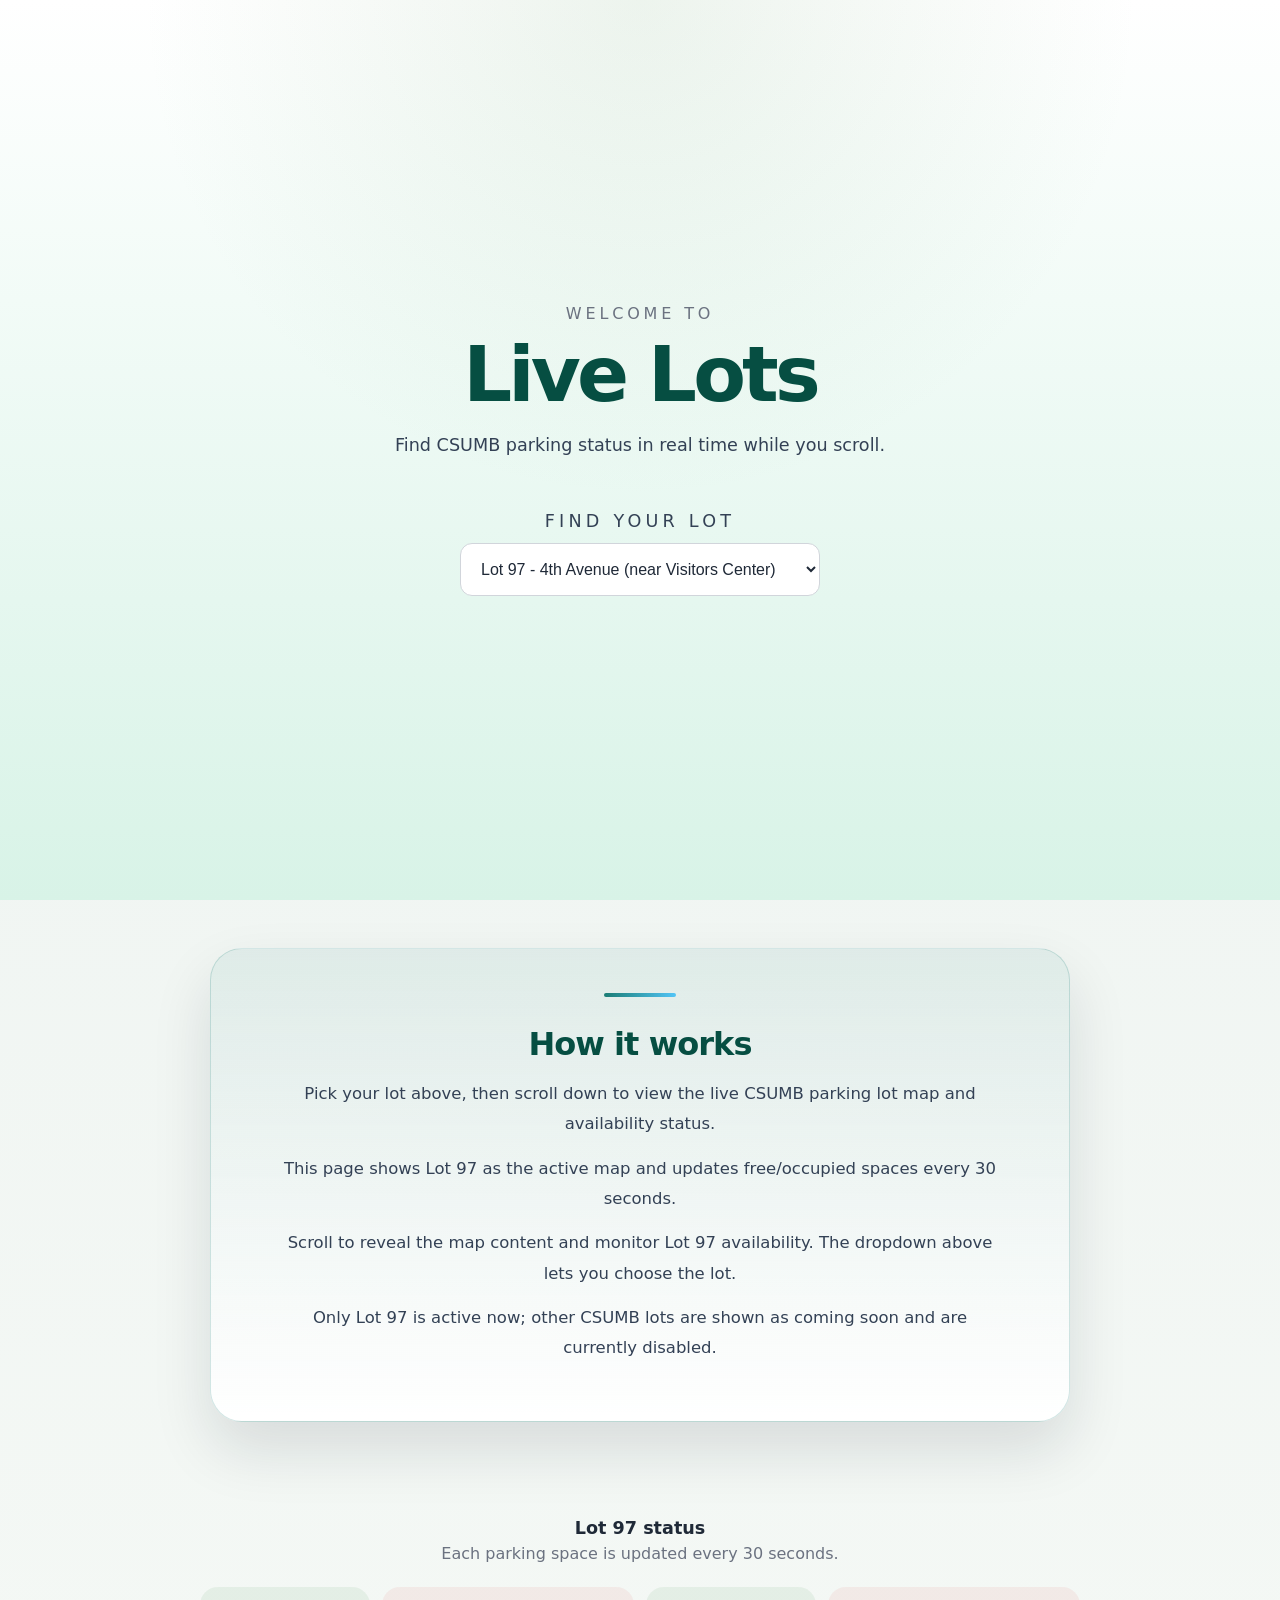
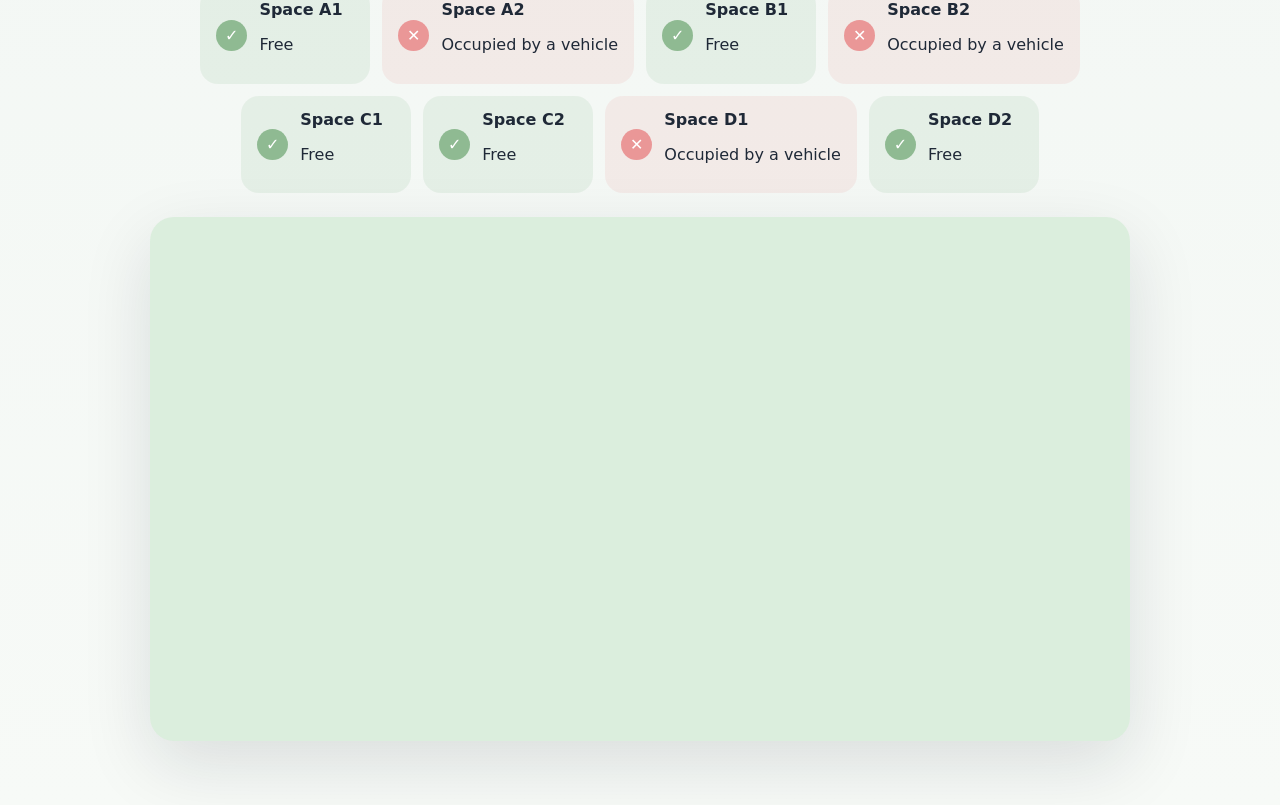
==== index copy.html @ 1a0957e9 "livelotsupd3" ====
<!DOCTYPE html>
<html lang="en">
<head>
  <meta charset="UTF-8">
  <meta name="viewport" content="width=device-width, initial-scale=1.0">
  <title>Live Lots</title>
  <link rel="stylesheet" href="styles.css">
</head>
<body>
  <div class="page-shell">
    <section class="landing show" id="landing">
      <div class="landing__content">
        <span class="subheading">Welcome to</span>
        <h1>Live Lots</h1>
        <p>Find CSUMB parking status in real time while you scroll.</p>
        <div class="landing-dropdown">
          <p class="eyebrow">Find your lot</p>
          <div class="dropdown-wrap">
            <select id="lotSelect" aria-label="Select parking lot">
              <option value="97" selected>Lot 97 - 4th Avenue (near Visitors Center)</option>
              <option value="1" disabled>Lot 1 - Divarty Street — coming soon</option>
              <option value="13" disabled>Lot 13 - 6th Avenue — coming soon</option>
              <option value="16" disabled>Lot 16 - Inter-Garrison Road — coming soon</option>
              <option value="18" disabled>Lot 18 - 4th Avenue — coming soon</option>
              <option value="19" disabled>Lot 19 - 6th Avenue — coming soon</option>
              <option value="23" disabled>Lot 23 - Engineer Lane — coming soon</option>
              <option value="28" disabled>Lot 28 - 6th Avenue — coming soon</option>
              <option value="29" disabled>Lot 29 - 6th Avenue — coming soon</option>
              <option value="30" disabled>Lot 30 - 6th Avenue — coming soon</option>
              <option value="35" disabled>Lot 35 - Butler Street — coming soon</option>
              <option value="37" disabled>Lot 37 - Butler Street — coming soon</option>
              <option value="42" disabled>Lot 42 - B Street — coming soon</option>
              <option value="59" disabled>Lot 59 - 7th Avenue and A Street — coming soon</option>
              <option value="71" disabled>Lot 71 - Inter-Garrison Road — coming soon</option>
              <option value="72" disabled>Lot 72 - Inter-Garrison Road — coming soon</option>
              <option value="80" disabled>Lot 80 - General Jim Moore — coming soon</option>
              <option value="82" disabled>Lot 82 - Inter-Garrison Road — coming soon</option>
              <option value="82E" disabled>Lot 82E - Inter-Garrison Road — coming soon</option>
              <option value="84" disabled>Lot 84 - 3rd Avenue — coming soon</option>
              <option value="86" disabled>Lot 86 - Inter-Garrison Road — coming soon</option>
              <option value="90" disabled>Lot 90 - Inter-Garrison Road — coming soon</option>
              <option value="91" disabled>Lot 91 - 3rd Avenue — coming soon</option>
              <option value="98" disabled>Lot 98 - Divarty Street — coming soon</option>
              <option value="100" disabled>Lot 100 - 2nd Avenue — coming soon</option>
              <option value="106" disabled>Lot 106 - 2nd Avenue — coming soon</option>
              <option value="107" disabled>Lot 107 - 2nd Avenue — coming soon</option>
              <option value="208" disabled>Lot 208 - Divarty Street — coming soon</option>
              <option value="300" disabled>Lot 300 - General Jim Moore and 4th Avenue — coming soon</option>
              <option value="301" disabled>Lot 301 - 4th Avenue — coming soon</option>
              <option value="490" disabled>Lot 490 - 8th Street — coming soon</option>
              <option value="508" disabled>Lot 508 - Divarty Street — coming soon</option>
              <option value="903" disabled>Lot 903 - Divarty Street — coming soon</option>
            </select>
          </div>
        </div>
      </div>
    </section>

    <section class="how-it-works-section">
      <h2>How it works</h2>
      <p>Pick your lot above, then scroll down to view the live CSUMB parking lot map and availability status.</p>
      <p>This page shows Lot 97 as the active map and updates free/occupied spaces every 30 seconds.</p>
      <p>Scroll to reveal the map content and monitor Lot 97 availability. The dropdown above lets you choose the lot.</p>
      <p>Only Lot 97 is active now; other CSUMB lots are shown as coming soon and are currently disabled.</p>
    </section>

    <main class="content">
      <div class="status-heading">
        <h2>Lot 97 status</h2>
        <p class="status-note">Each parking space is updated every 30 seconds.</p>
      </div>
      <section class="status-row">
        <ul id="statusList" class="status-list status-list--horizontal"></ul>
      </section>
      <section class="map-panel">
        <div class="map-center">
          <div class="map-frame" id="mapFrame">
            <iframe id="mapEmbed" src="https://www.google.com/maps?q=CSUMB+Lot+97+parking&output=embed" allowfullscreen="" loading="lazy" referrerpolicy="no-referrer-when-downgrade"></iframe>
          </div>
        </div>
      </section>
    </main>
  </div>

  <script src="script.js"></script>
</body>
</html>
---- styles.css ----
:root {
  --background: #f2f5f1;
  --surface: #ffffff;
  --text: #1f2937;
  --muted: #6b7280;
  --accent: #0f766e;
  --free: #8fba92;
  --taken: #ea9797;
  --shadow: 0 24px 70px rgba(15, 23, 42, 0.12);
}

* { box-sizing: border-box; }
body { margin: 0; font-family: Inter, system-ui, sans-serif; background: linear-gradient(180deg, #edf3f0 0%, #f7faf7 100%); color: var(--text); }
img, iframe { max-width: 100%; border: 0; }

.page-shell { overflow-x: hidden; }

.landing {
  position: relative;
  min-height: 100vh;
  display: flex;
  align-items: center;
  justify-content: center;
  padding: 2rem;
  background: radial-gradient(circle at top, rgba(143, 186, 146, 0.16), transparent 45%), linear-gradient(180deg, #ffffff 0%, #d8f3e7 100%);
  transition: opacity 0.7s ease, transform 0.7s ease;
}
.landing__content { max-width: 780px; text-align: center; }
.landing .subheading { display: block; font-size: 1rem; letter-spacing: 0.24em; text-transform: uppercase; color: var(--muted); margin-bottom: 1rem; }
.landing h1 { font-size: clamp(3rem, 6vw, 6rem); line-height: 0.95; margin: 0; letter-spacing: -0.05em; color: #064e42; }
.landing p { margin: 1.5rem auto 0; max-width: 600px; font-size: 1.1rem; color: #334155; }
.landing.show { opacity: 1; transform: translateY(0); }
.landing.hide { opacity: 0; transform: translateY(-30px); pointer-events: none; }

.content { padding: 2rem 1.5rem 4rem; max-width: 1180px; margin: 0 auto; transition: opacity 0.35s ease, transform 0.35s ease; transform: translateY(0); }
.map-panel { margin-top: 1.5rem; position: relative; z-index: 1; }
.map-center { width: min(100%, 980px); margin: 0 auto; }
.landing-dropdown { margin-top: 2rem; display: flex; flex-direction: column; align-items: center; gap: 0.75rem; }
.landing-copy-section { padding: 2rem 1.5rem 0; max-width: 780px; margin: 0 auto; }
.landing-copy { display: grid; gap: 0.85rem; max-width: 680px; margin-left: auto; margin-right: auto; color: #475569; font-size: 1rem; }
.landing-copy p { margin: 0; line-height: 1.8; }
.eyebrow { text-transform: uppercase; letter-spacing: 0.24em; font-size: 0.8rem; color: var(--accent); margin: 0 0 0.5rem; }
.dropdown-wrap { max-width: 360px; width: 100%; }
select { width: 100%; padding: 1rem 1rem; border: 1px solid #d1d5db; border-radius: 12px; background: #ffffff; font-size: 1rem; color: var(--text); }
select option[disabled] { color: #9ca3af; }

.map-frame { min-height: 520px; background: #dbeedd; border-radius: 24px; overflow: hidden; box-shadow: var(--shadow); }
iframe { width: 100%; min-height: 520px; }
.status-row { margin: 1.5rem auto 0; width: min(100%, 980px); }
.status-heading { text-align: center; margin-bottom: 1rem; }
.status-heading h2 { margin: 0; font-size: 1.1rem; }
.status-heading .status-note { margin: 0.35rem 0 0; color: var(--muted); }
.status-list { list-style: none; padding: 0; margin: 0; display: flex; flex-wrap: wrap; gap: 0.75rem; align-items: center; justify-content: center; }
.status-list--horizontal { justify-content: center; }
.status-item { display: inline-flex; align-items: center; gap: 0.75rem; padding: 0.85rem 1rem; border-radius: 18px; background: #f8faf8; min-width: 170px; }
.status-item.free { background: rgba(143, 186, 146, 0.15); }
.status-item.taken { background: rgba(234, 151, 151, 0.15); }
.status-item span.icon { display: inline-flex; align-items: center; justify-content: center; width: 1.95rem; height: 1.95rem; border-radius: 50%; font-size: 1rem; color: #fff; }
.status-item.free span.icon { background: var(--free); }
.status-item.taken span.icon { background: var(--taken); }
.status-item strong { font-weight: 600; }

.info-section { margin-top: 3rem; padding: 2rem; background: rgba(255,255,255,0.9); border-radius: 24px; box-shadow: var(--shadow); }
.info-section h2 { margin-top: 0; }
.info-section p { color: var(--muted); line-height: 1.8; }

.how-it-works-section {
  margin: 3rem auto 4rem;
  max-width: 860px;
  padding: 2.75rem 2rem;
  background: linear-gradient(180deg, rgba(15,118,110,0.08), rgba(255,255,255,0.95));
  border: 1px solid rgba(15,118,110,0.18);
  border-radius: 32px;
  box-shadow: 0 28px 60px rgba(15, 23, 42, 0.12);
  text-align: center;
  color: #0f172a;
  opacity: 0;
  transform: translateY(26px);
  animation: fadeInUp 0.85s ease forwards;
  animation-delay: 0.2s;
}
.how-it-works-section h2 {
  margin: 0 0 1rem;
  font-size: clamp(2rem, 2.5vw, 2.7rem);
  letter-spacing: -0.03em;
  color: #064e42;
}
.how-it-works-section p {
  margin: 0.85rem auto;
  max-width: 720px;
  color: #334155;
  line-height: 1.85;
  font-size: 1.03rem;
}
.how-it-works-section::before {
  content: "";
  display: block;
  margin: 0 auto 1.75rem;
  width: 72px;
  height: 4px;
  border-radius: 999px;
  background: linear-gradient(90deg, rgba(15,118,110,0.95), rgba(56,189,248,0.85));
}

@keyframes fadeInUp {
  to {
    opacity: 1;
    transform: translateY(0);
  }
}

@media (max-width: 900px) {
  .map-panel { display: block; }
  .map-frame { min-height: 420px; }
  .status-row { flex-direction: column; align-items: stretch; }
}
@media (max-width: 640px) {
  .content { padding: 1.25rem; }
  select { font-size: 0.95rem; }
  .status-list { justify-content: flex-start; }
  .status-item { min-width: unset; width: 100%; }
}
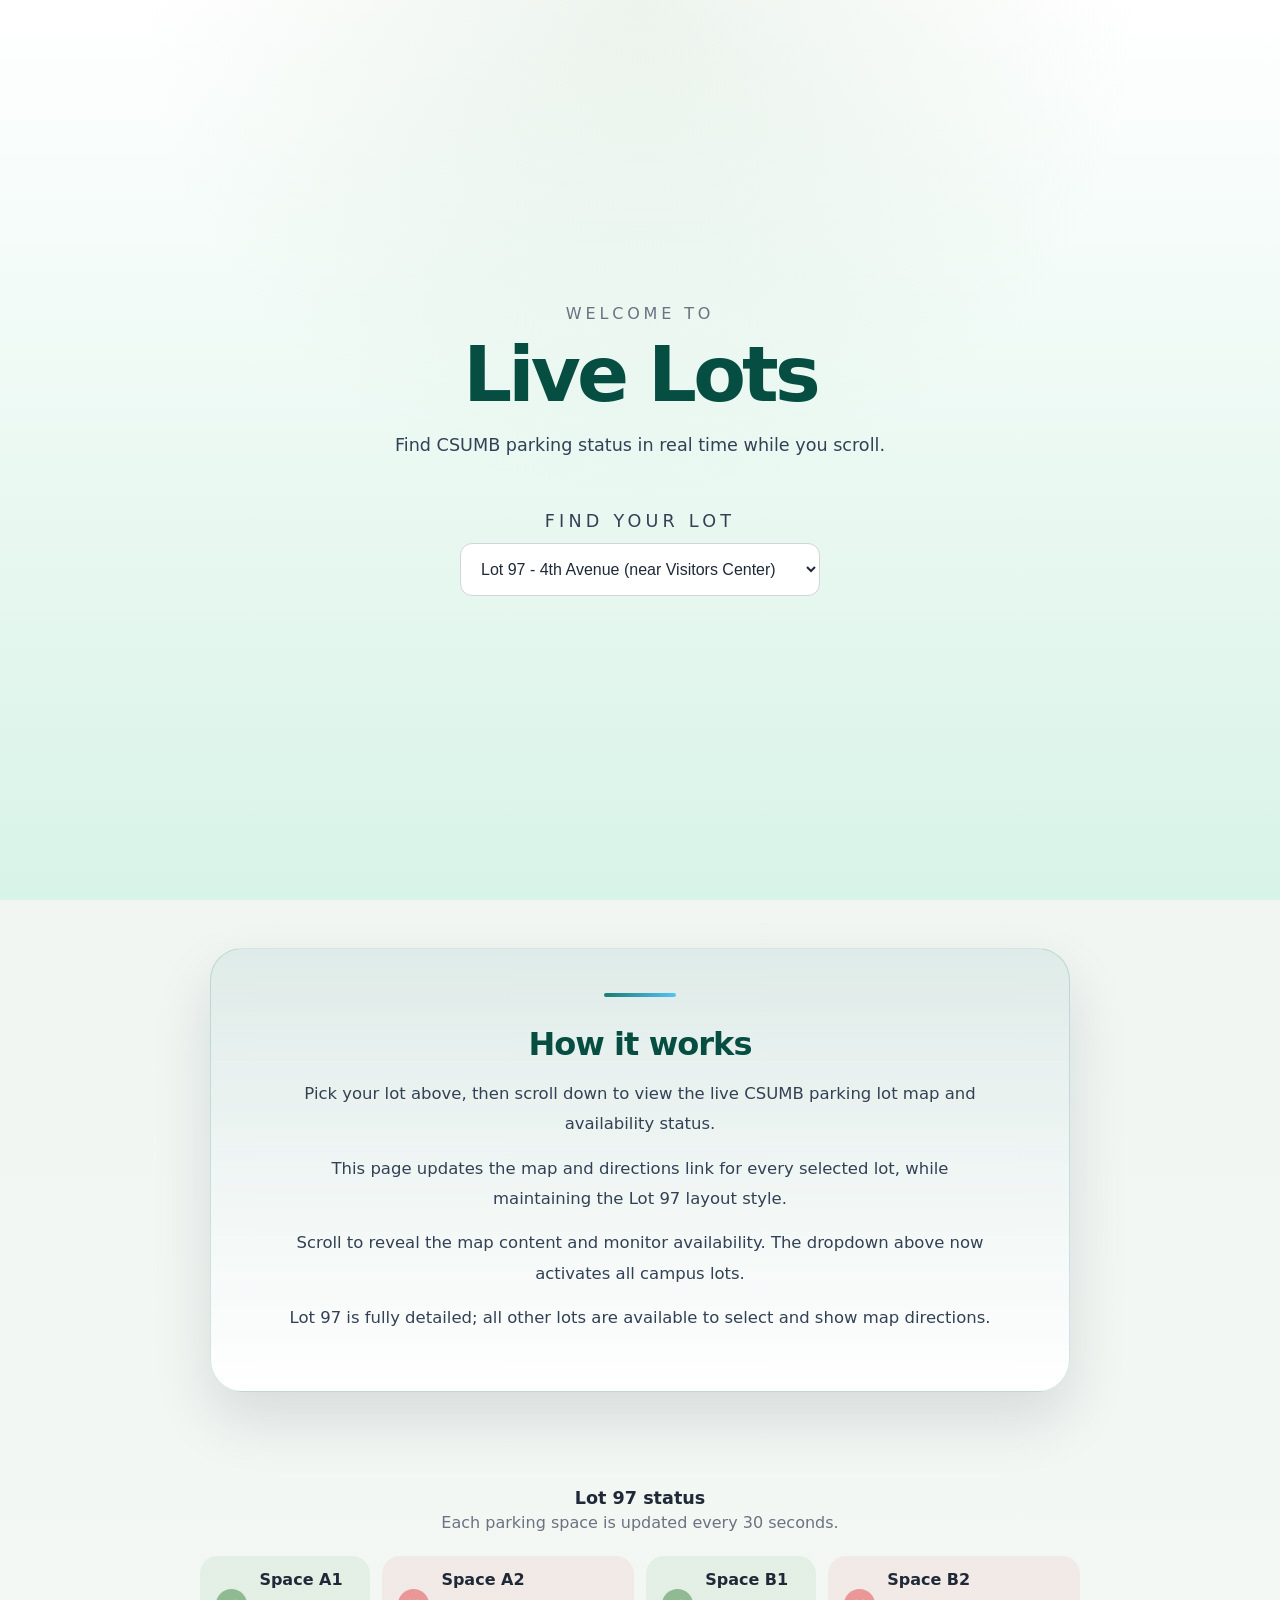
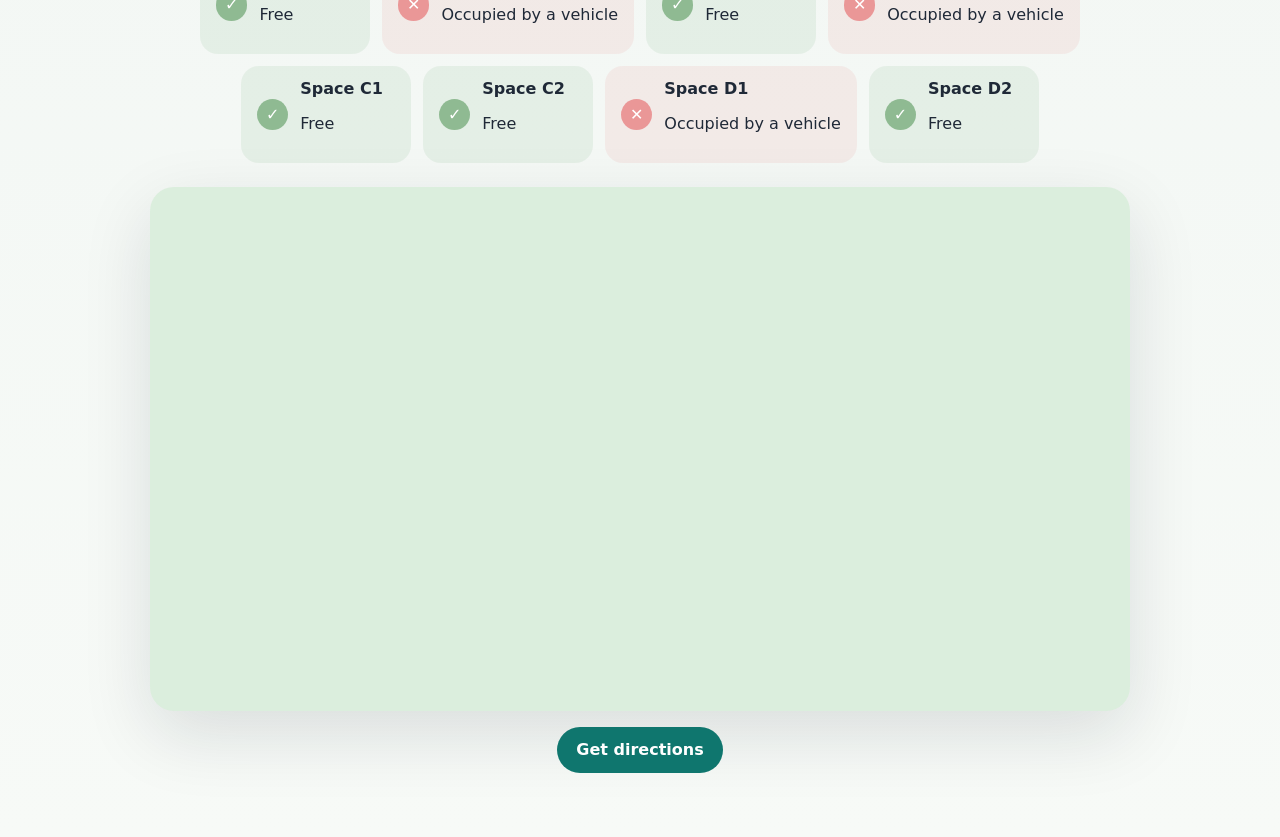
==== commit 02904435: "pushing for sync" ====
--- a/index copy.html
+++ b/index copy.html
@@ -18,38 +18,38 @@
           <div class="dropdown-wrap">
             <select id="lotSelect" aria-label="Select parking lot">
               <option value="97" selected>Lot 97 - 4th Avenue (near Visitors Center)</option>
-              <option value="1" disabled>Lot 1 - Divarty Street — coming soon</option>
-              <option value="13" disabled>Lot 13 - 6th Avenue — coming soon</option>
-              <option value="16" disabled>Lot 16 - Inter-Garrison Road — coming soon</option>
-              <option value="18" disabled>Lot 18 - 4th Avenue — coming soon</option>
-              <option value="19" disabled>Lot 19 - 6th Avenue — coming soon</option>
-              <option value="23" disabled>Lot 23 - Engineer Lane — coming soon</option>
-              <option value="28" disabled>Lot 28 - 6th Avenue — coming soon</option>
-              <option value="29" disabled>Lot 29 - 6th Avenue — coming soon</option>
-              <option value="30" disabled>Lot 30 - 6th Avenue — coming soon</option>
-              <option value="35" disabled>Lot 35 - Butler Street — coming soon</option>
-              <option value="37" disabled>Lot 37 - Butler Street — coming soon</option>
-              <option value="42" disabled>Lot 42 - B Street — coming soon</option>
-              <option value="59" disabled>Lot 59 - 7th Avenue and A Street — coming soon</option>
-              <option value="71" disabled>Lot 71 - Inter-Garrison Road — coming soon</option>
-              <option value="72" disabled>Lot 72 - Inter-Garrison Road — coming soon</option>
-              <option value="80" disabled>Lot 80 - General Jim Moore — coming soon</option>
-              <option value="82" disabled>Lot 82 - Inter-Garrison Road — coming soon</option>
-              <option value="82E" disabled>Lot 82E - Inter-Garrison Road — coming soon</option>
-              <option value="84" disabled>Lot 84 - 3rd Avenue — coming soon</option>
-              <option value="86" disabled>Lot 86 - Inter-Garrison Road — coming soon</option>
-              <option value="90" disabled>Lot 90 - Inter-Garrison Road — coming soon</option>
-              <option value="91" disabled>Lot 91 - 3rd Avenue — coming soon</option>
-              <option value="98" disabled>Lot 98 - Divarty Street — coming soon</option>
-              <option value="100" disabled>Lot 100 - 2nd Avenue — coming soon</option>
-              <option value="106" disabled>Lot 106 - 2nd Avenue — coming soon</option>
-              <option value="107" disabled>Lot 107 - 2nd Avenue — coming soon</option>
-              <option value="208" disabled>Lot 208 - Divarty Street — coming soon</option>
-              <option value="300" disabled>Lot 300 - General Jim Moore and 4th Avenue — coming soon</option>
-              <option value="301" disabled>Lot 301 - 4th Avenue — coming soon</option>
-              <option value="490" disabled>Lot 490 - 8th Street — coming soon</option>
-              <option value="508" disabled>Lot 508 - Divarty Street — coming soon</option>
-              <option value="903" disabled>Lot 903 - Divarty Street — coming soon</option>
+              <option value="1">Lot 1 - Divarty Street</option>
+              <option value="13">Lot 13 - 6th Avenue</option>
+              <option value="16">Lot 16 - Inter-Garrison Road</option>
+              <option value="18">Lot 18 - 4th Avenue</option>
+              <option value="19">Lot 19 - 6th Avenue</option>
+              <option value="23">Lot 23 - Engineer Lane</option>
+              <option value="28">Lot 28 - 6th Avenue</option>
+              <option value="29">Lot 29 - 6th Avenue</option>
+              <option value="30">Lot 30 - 6th Avenue</option>
+              <option value="35">Lot 35 - Butler Street</option>
+              <option value="37">Lot 37 - Butler Street</option>
+              <option value="42">Lot 42 - B Street</option>
+              <option value="59">Lot 59 - 7th Avenue and A Street</option>
+              <option value="71">Lot 71 - Inter-Garrison Road</option>
+              <option value="72">Lot 72 - Inter-Garrison Road</option>
+              <option value="80">Lot 80 - General Jim Moore</option>
+              <option value="82">Lot 82 - Inter-Garrison Road</option>
+              <option value="82E">Lot 82E - Inter-Garrison Road</option>
+              <option value="84">Lot 84 - 3rd Avenue</option>
+              <option value="86">Lot 86 - Inter-Garrison Road</option>
+              <option value="90">Lot 90 - Inter-Garrison Road</option>
+              <option value="91">Lot 91 - 3rd Avenue</option>
+              <option value="98">Lot 98 - Divarty Street</option>
+              <option value="100">Lot 100 - 2nd Avenue</option>
+              <option value="106">Lot 106 - 2nd Avenue</option>
+              <option value="107">Lot 107 - 2nd Avenue</option>
+              <option value="208">Lot 208 - Divarty Street</option>
+              <option value="300">Lot 300 - General Jim Moore and 4th Avenue</option>
+              <option value="301">Lot 301 - 4th Avenue</option>
+              <option value="490">Lot 490 - 8th Street</option>
+              <option value="508">Lot 508 - Divarty Street</option>
+              <option value="903">Lot 903 - Divarty Street</option>
             </select>
           </div>
         </div>
@@ -59,9 +59,9 @@
     <section class="how-it-works-section">
       <h2>How it works</h2>
       <p>Pick your lot above, then scroll down to view the live CSUMB parking lot map and availability status.</p>
-      <p>This page shows Lot 97 as the active map and updates free/occupied spaces every 30 seconds.</p>
-      <p>Scroll to reveal the map content and monitor Lot 97 availability. The dropdown above lets you choose the lot.</p>
-      <p>Only Lot 97 is active now; other CSUMB lots are shown as coming soon and are currently disabled.</p>
+      <p>This page updates the map and directions link for every selected lot, while maintaining the Lot 97 layout style.</p>
+      <p>Scroll to reveal the map content and monitor availability. The dropdown above now activates all campus lots.</p>
+      <p>Lot 97 is fully detailed; all other lots are available to select and show map directions.</p>
     </section>
 
     <main class="content">
@@ -77,6 +77,9 @@
           <div class="map-frame" id="mapFrame">
             <iframe id="mapEmbed" src="https://www.google.com/maps?q=CSUMB+Lot+97+parking&output=embed" allowfullscreen="" loading="lazy" referrerpolicy="no-referrer-when-downgrade"></iframe>
           </div>
+          <div class="map-actions">
+            <a id="directionsLink" href="https://www.google.com/maps/@36.654437,-121.7993549,17z" target="_blank">Get directions</a>
+          </div>
         </div>
       </section>
     </main>
--- a/styles.css
+++ b/styles.css
@@ -46,6 +46,9 @@
 
 .map-frame { min-height: 520px; background: #dbeedd; border-radius: 24px; overflow: hidden; box-shadow: var(--shadow); }
 iframe { width: 100%; min-height: 520px; }
+.map-actions { margin-top: 1rem; display: flex; justify-content: center; }
+.map-actions a { display: inline-flex; padding: 0.85rem 1.2rem; border-radius: 999px; background: #0f766e; color: #fff; text-decoration: none; font-weight: 600; }
+.map-actions a:hover { background: #115e59; }
 .status-row { margin: 1.5rem auto 0; width: min(100%, 980px); }
 .status-heading { text-align: center; margin-bottom: 1rem; }
 .status-heading h2 { margin: 0; font-size: 1.1rem; }
